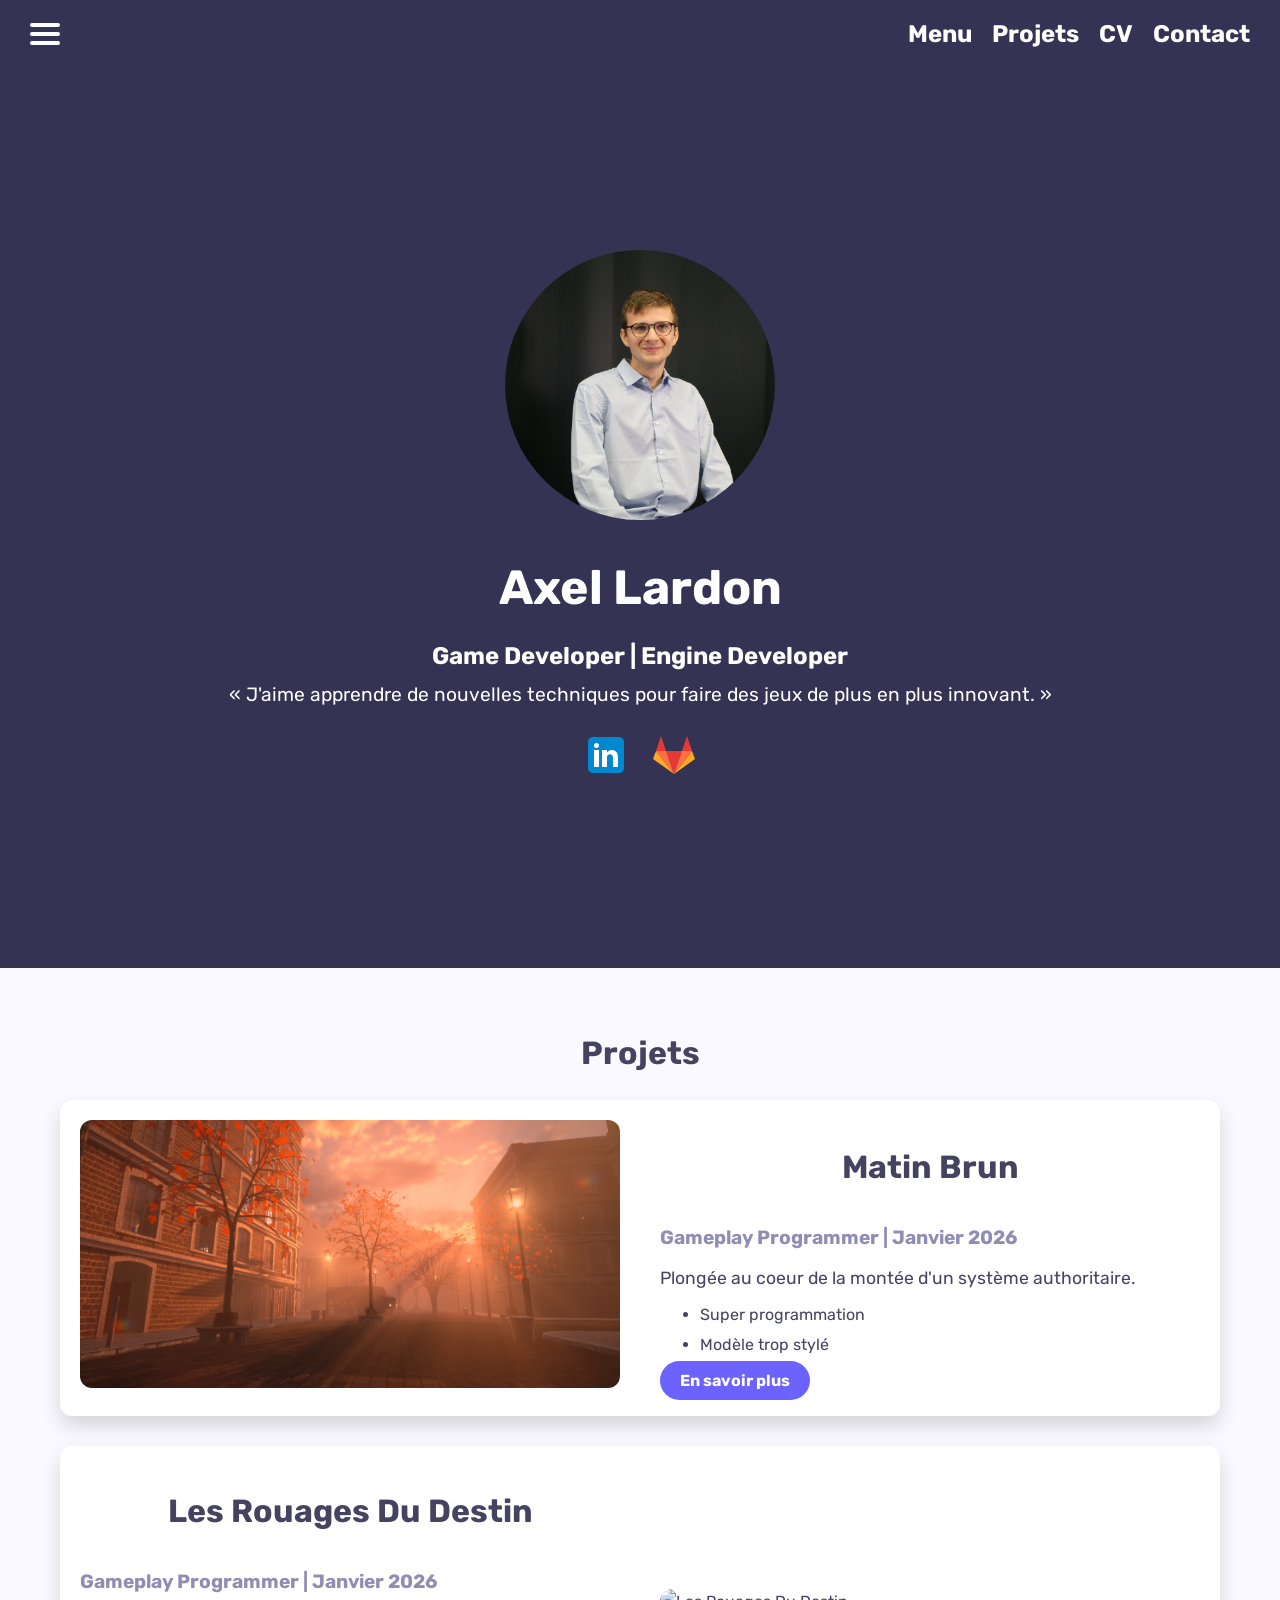
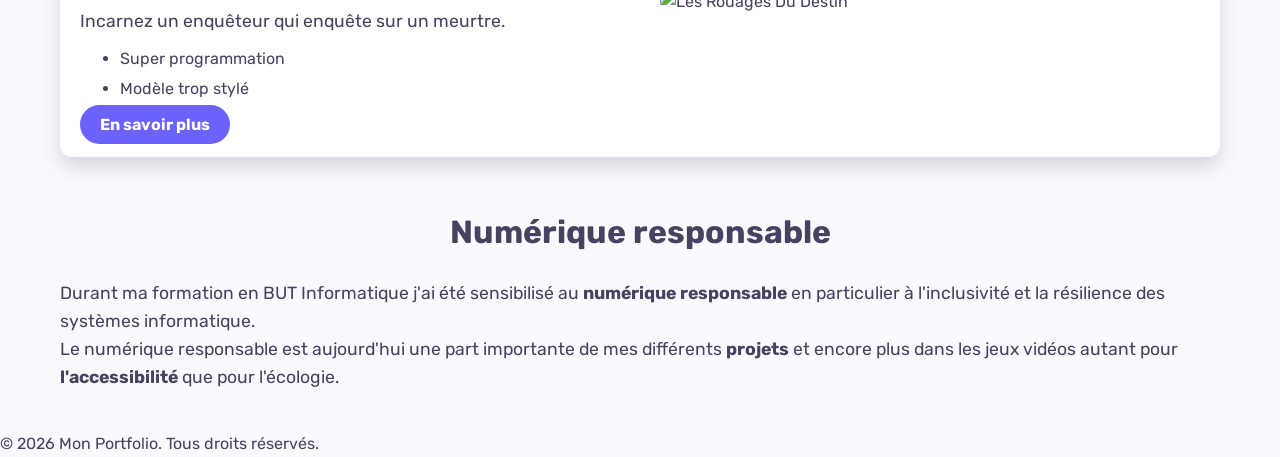
==== index.html @ c824b822 "Ajout du portfolio" ====
<!DOCTYPE html>
<html lang="fr">
<head>
    <meta charset="UTF-8">
    <meta name="viewport" content="width=device-width, initial-scale=1.0">
    <link rel="stylesheet" href="/Css/StyleAccueil.css">
    <link href="https://fonts.googleapis.com/css2?family=Rubik:wght@300;400;700&display=swap" rel="stylesheet">
    <script src="../Js/animation.js" defer></script>
    <title>Axel Lardon - Portfolio</title>
</head>
<body>

<!-- Navbar -->
<header class="navbar">
    <div id="NavBarIcon">
        <span></span>
        <span></span>
        <span></span>
    </div>
    <nav class="nav-links" id="nav-links">
        <a href="#menu">Menu</a>
        <a href="#projets">Projets</a>
        <a href="Cv.html">CV</a>
        <a href="Contact.html">Contact</a>
    </nav>
</header>

<!-- Hero / Présentation -->
 <section class="hero" id="menu">
    <div class="hero-bg"></div> <!-- Optionnel si tu veux background étoiles -->
    <img class="photo-Perso" src="../Images/moi.jpg" alt="Axel Lardon">
    <div class="hero-content">
        <h1>Axel Lardon</h1>
        <h3>Game Developer | Engine Developer</h3>
        <p>« J'aime apprendre de nouvelles techniques pour faire des jeux de plus en plus innovant. »</p>

        <div class="social-icons">
            <a href="https://www.linkedin.com/in/axel-lardon/">
                <img src="../Images/logo/linkedin.svg" alt="LinkedIn" class="icon">
            </a>
            <a href="https://gitlab-lepuy.iut.uca.fr/axlardon">
                <img src="../Images/logo/gitlab.svg" alt="GitLab" class="icon">
            </a>
        </div>
    </div>
</section>

<!-- Projets -->
<main class="content" id="projets">
    <h2>Projets</h2>
    <section class="Carte projet-gauche">
        <div class="projet-Icon">
            <img src="/Images/Projet/MatinBrun.png" alt="Matin Brun">
        </div>
        <div class="description-Projet">
            <h2>Matin Brun</h2>
            <p class="sous-titre">Gameplay Programmer | Janvier 2026</p>
            <p>Plongée au coeur de la montée d'un système authoritaire.</p>
            <ul>
                <li>Super programmation</li>
                <li>Modèle trop stylé</li>
            </ul>
            <a href="/Html/Projet.html" class="ButtonEnSavoirPlus">En savoir plus</a>
        </div>
    </section>

    <section class="Carte projet-droit">
        <div class="projet-Icon">
            <img src="/Images/Projet/LesRouagesDuDestin.png" alt="Les Rouages Du Destin">
        </div>
        <div class="description-Projet">
            <h2>Les Rouages Du Destin</h2>
            <p class="sous-titre">Gameplay Programmer | Janvier 2026</p>
            <p>Incarnez un enquêteur qui enquête sur un meurtre.</p>
            <ul>
                <li>Super programmation</li>
                <li>Modèle trop stylé</li>
            </ul>
            <a href="#" class="ButtonEnSavoirPlus">En savoir plus</a>
        </div>
    </section>

    <section>
        <h2>Numérique responsable</h2>
        <p>
            Durant ma formation en BUT Informatique j'ai été sensibilisé au <strong>numérique responsable</strong>
            en particulier à l'inclusivité et la résilience des systèmes informatique.
            <br>
            Le numérique responsable est aujourd'hui une part importante de mes différents <strong>projets</strong>
            et encore plus dans les jeux vidéos autant pour <strong>l'accessibilité</strong> que pour l'écologie.
        </p>
    </section>
</main>

<!-- Footer -->
<footer class="footer">
    <p>&copy; 2026 Mon Portfolio. Tous droits réservés.</p>
</footer>

</body>
</html>
---- Css/StyleAccueil.css ----
:root {
    --background: #f9f9ff;
    --nav: #353353;
    --primary: #6c63ff;
    --text: #454360;
    --light: #908db4;
}

* {
    margin: 0;
    box-sizing: border-box;
}

body {
    font-family: "Rubik", sans-serif;
    background: var(--background);
    color: var(--text);
    line-height: 1.6;
}

/* Navbar */
.navbar {
    display: flex;
    justify-content: space-between;
    align-items: center;
    padding: 15px 30px;
    background: var(--nav);
}

#NavBarIcon {
    display: grid;
    gap: 5px;
}

#NavBarIcon span {
    background-color: #fff;
    height: 4px;
    width: 30px;
    border-radius: 5px;
}

.nav-links {
    display: flex;
    gap: 20px;
}

.nav-links a {
    color: white;
    text-decoration: none;
    font-weight: bold;
    font-size: 1.5rem;
}

/* Hero */
.hero {
    display: flex;
    flex-direction: column;
    justify-content: center;
    align-items: center;
    text-align: center;
    height: 100vh;
    position: relative;
    background-color: var(--nav); /* Comme ton premier design */
    color: white;
    overflow: hidden;
}

/* Photo perso centrée */
.photo-Perso {
    width: 30vh;
    height: 30vh;
    border-radius: 50%;
    object-fit: cover;
    margin-bottom: 20px;
}

/* Contenu sous la photo */
.hero-content h1 {
    font-size: 3em;
    margin: 10px 0;
    color: var(--titreNavColor);
}

.hero-content h3 {
    font-size: 1.5em;
    margin: 5px 0;
    color: var(--sousTitreColor);
}

.hero-content p {
    font-size: 1.2em;
    margin-bottom: 20px;
    color: var(--sousTitreColor);
}

/* Icônes sous la photo */
.social-icons {
    display: flex;
    justify-content: center;
    gap: 20px;
}

.social-icons .icon {
    width: 48px;
    height: 48px;
}
/* Projets */
.content {
    max-width: 1200px;
    margin: auto;
    padding: 40px 20px;
}
.content h2{
    font-size: 2rem;
    padding: 20px;
    text-align: center;
}
.content p
{
    font-size: 1.1rem;
}


.Carte {
    display: flex;
    flex-direction: column;
    background: white;
    padding: 20px;
    border-radius: 12px;
    margin-bottom: 30px;
    box-shadow: 0 10px 20px rgba(0,0,0,0.15);
    gap: 20px;
}

.projet-Icon img {
    width: 100%;
    border-radius: 12px;
}

.description-Projet h2 {
    font-size: 2rem;
    margin-bottom: 10px;
}

.description-Projet p.sous-titre {
    color: var(--light);
    font-weight: bold;
    font-size: 1.2rem;
}

.description-Projet p {
    font-size: 1.1rem;
    margin-bottom: 10px;
}

.description-Projet ul {
    margin-bottom: 10px;
}

.description-Projet li {
    margin-bottom: 5px;
}

.ButtonEnSavoirPlus {
    padding: 10px 20px;
    background-color: var(--primary);
    color: white;
    text-decoration: none;
    border-radius: 20px;
    font-weight: bold;
    transition: transform 0.2s;
}

.ButtonEnSavoirPlus:hover {
    transform: scale(1.05);
}

/* Desktop layout projets */
@media(min-width:768px) {
    .projet-gauche, .projet-droit {
        flex-direction: row;
        align-items: center;
        gap: 40px;
    }
    .projet-droit {
        flex-direction: row-reverse;
    }
    .projet-Icon {
        width: 50%;
    }
    .description-Projet {
        width: 50%;
    }
}

/* Responsive */
@media(max-width:767px) {
    .projet-gauche, .projet-droit {
        flex-direction: column;
        text-align: center;
    }
    .description-Projet {
        text-align: center;
    }
}
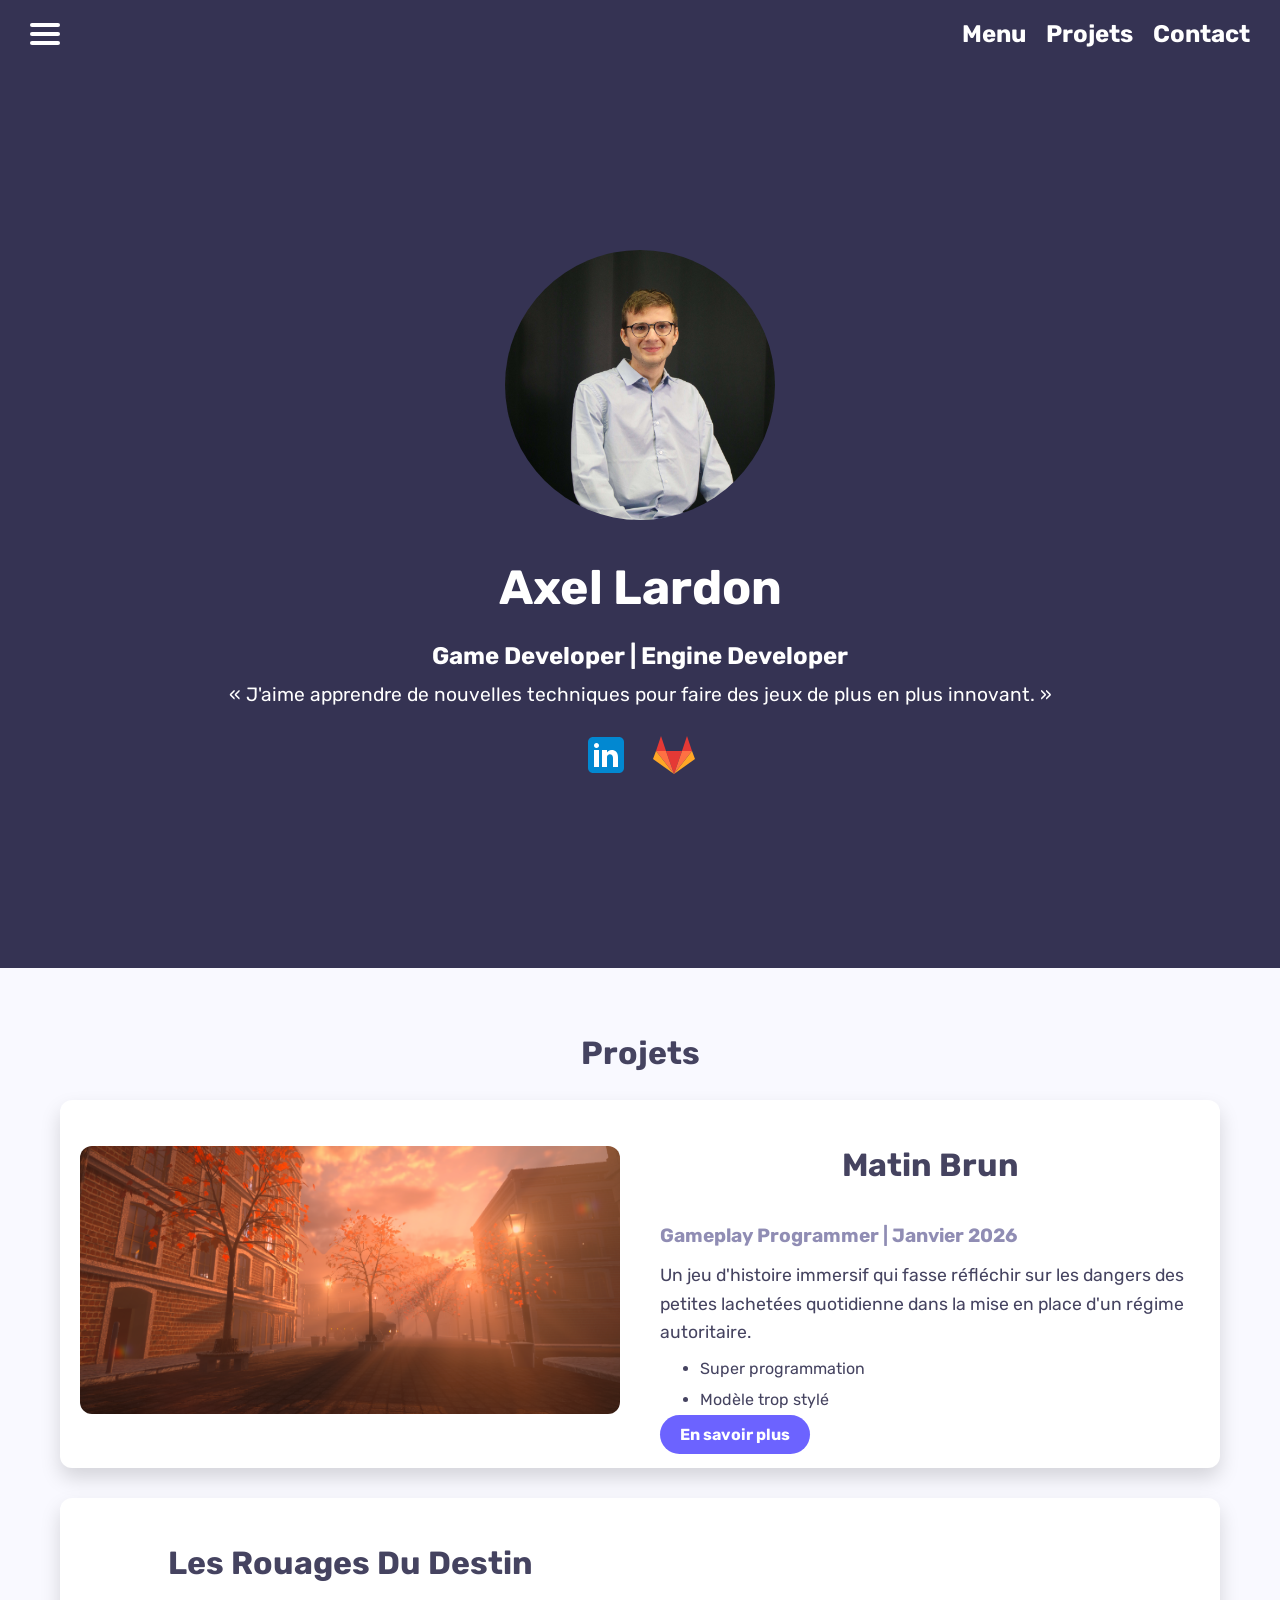
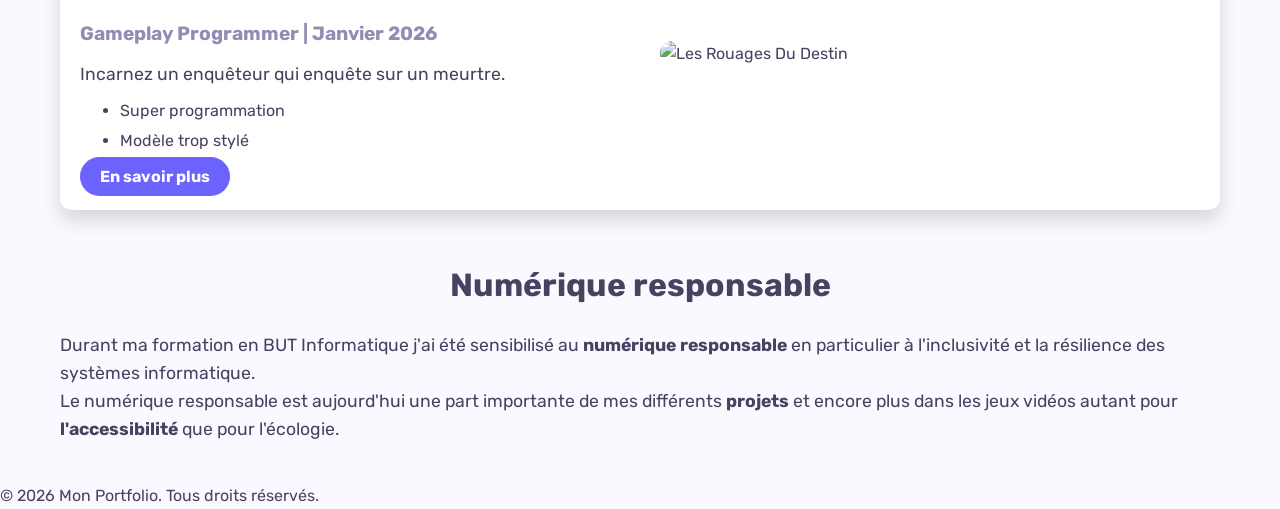
==== commit b1b855c5: "Ajout du projet Les rouages du destin" ====
--- a/index.html
+++ b/index.html
@@ -20,7 +20,6 @@
     <nav class="nav-links" id="nav-links">
         <a href="#menu">Menu</a>
         <a href="#projets">Projets</a>
-        <a href="Cv.html">CV</a>
         <a href="Contact.html">Contact</a>
     </nav>
 </header>
@@ -55,12 +54,12 @@
         <div class="description-Projet">
             <h2>Matin Brun</h2>
             <p class="sous-titre">Gameplay Programmer | Janvier 2026</p>
-            <p>Plongée au coeur de la montée d'un système authoritaire.</p>
+            <p>Un jeu d'histoire immersif qui fasse réfléchir sur les dangers des petites lachetées quotidienne dans la mise en place d'un régime autoritaire.</p>
             <ul>
                 <li>Super programmation</li>
                 <li>Modèle trop stylé</li>
             </ul>
-            <a href="/Html/Projet.html" class="ButtonEnSavoirPlus">En savoir plus</a>
+            <a href="/Html/MatinBrun.html" class="ButtonEnSavoirPlus">En savoir plus</a>
         </div>
     </section>
 
@@ -76,7 +75,7 @@
                 <li>Super programmation</li>
                 <li>Modèle trop stylé</li>
             </ul>
-            <a href="#" class="ButtonEnSavoirPlus">En savoir plus</a>
+            <a href="/Html/LesRouagesDuDestin.html" class="ButtonEnSavoirPlus">En savoir plus</a>
         </div>
     </section>
 
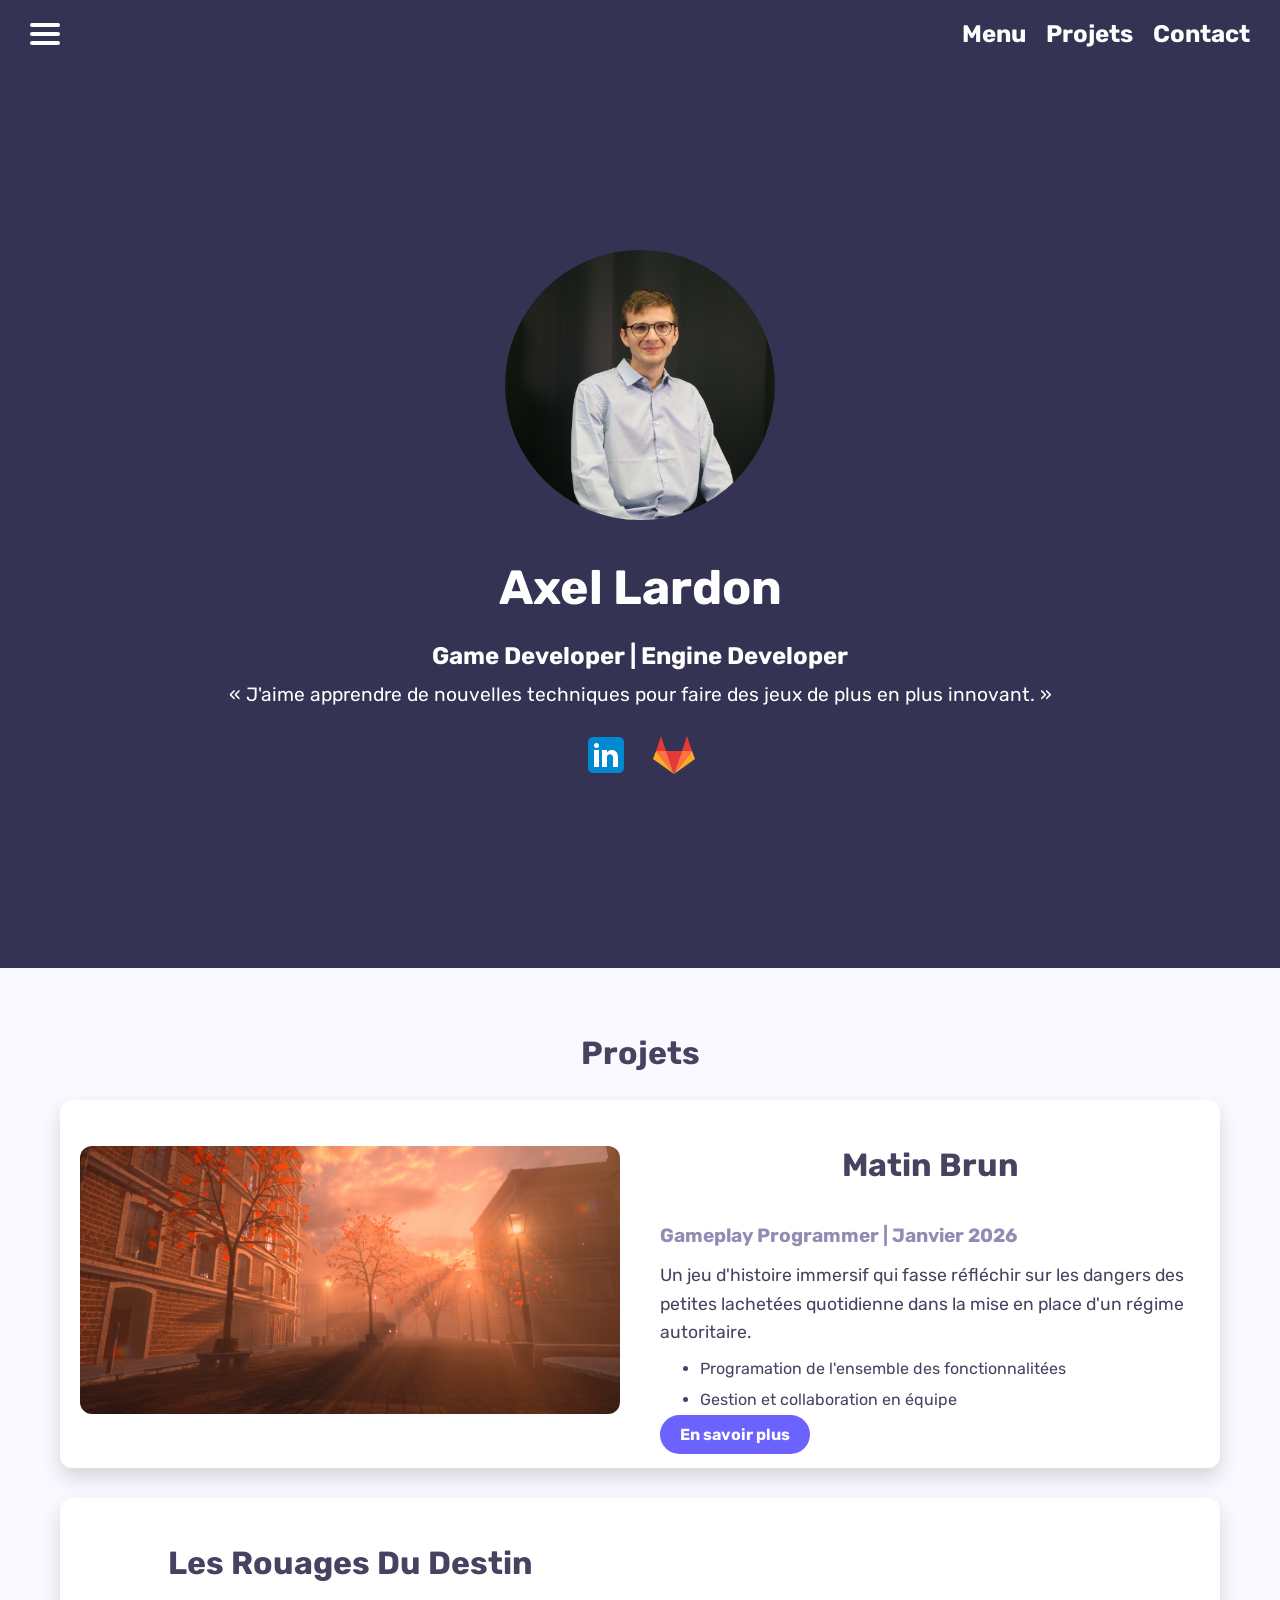
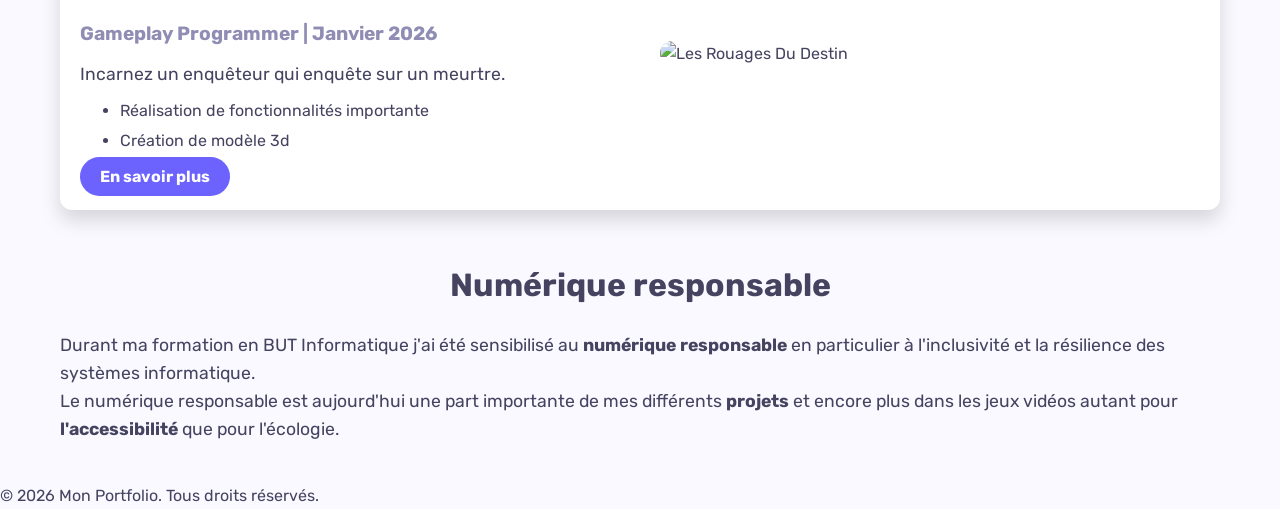
==== commit 89415aaf: "update index" ====
--- a/index.html
+++ b/index.html
@@ -56,8 +56,8 @@
             <p class="sous-titre">Gameplay Programmer | Janvier 2026</p>
             <p>Un jeu d'histoire immersif qui fasse réfléchir sur les dangers des petites lachetées quotidienne dans la mise en place d'un régime autoritaire.</p>
             <ul>
-                <li>Super programmation</li>
-                <li>Modèle trop stylé</li>
+                <li>Programation de l'ensemble des fonctionnalitées</li>
+                <li>Gestion et collaboration en équipe</li>
             </ul>
             <a href="/Html/MatinBrun.html" class="ButtonEnSavoirPlus">En savoir plus</a>
         </div>
@@ -72,8 +72,8 @@
             <p class="sous-titre">Gameplay Programmer | Janvier 2026</p>
             <p>Incarnez un enquêteur qui enquête sur un meurtre.</p>
             <ul>
-                <li>Super programmation</li>
-                <li>Modèle trop stylé</li>
+                <li>Réalisation de fonctionnalités importante</li>
+                <li>Création de modèle 3d</li>
             </ul>
             <a href="/Html/LesRouagesDuDestin.html" class="ButtonEnSavoirPlus">En savoir plus</a>
         </div>
